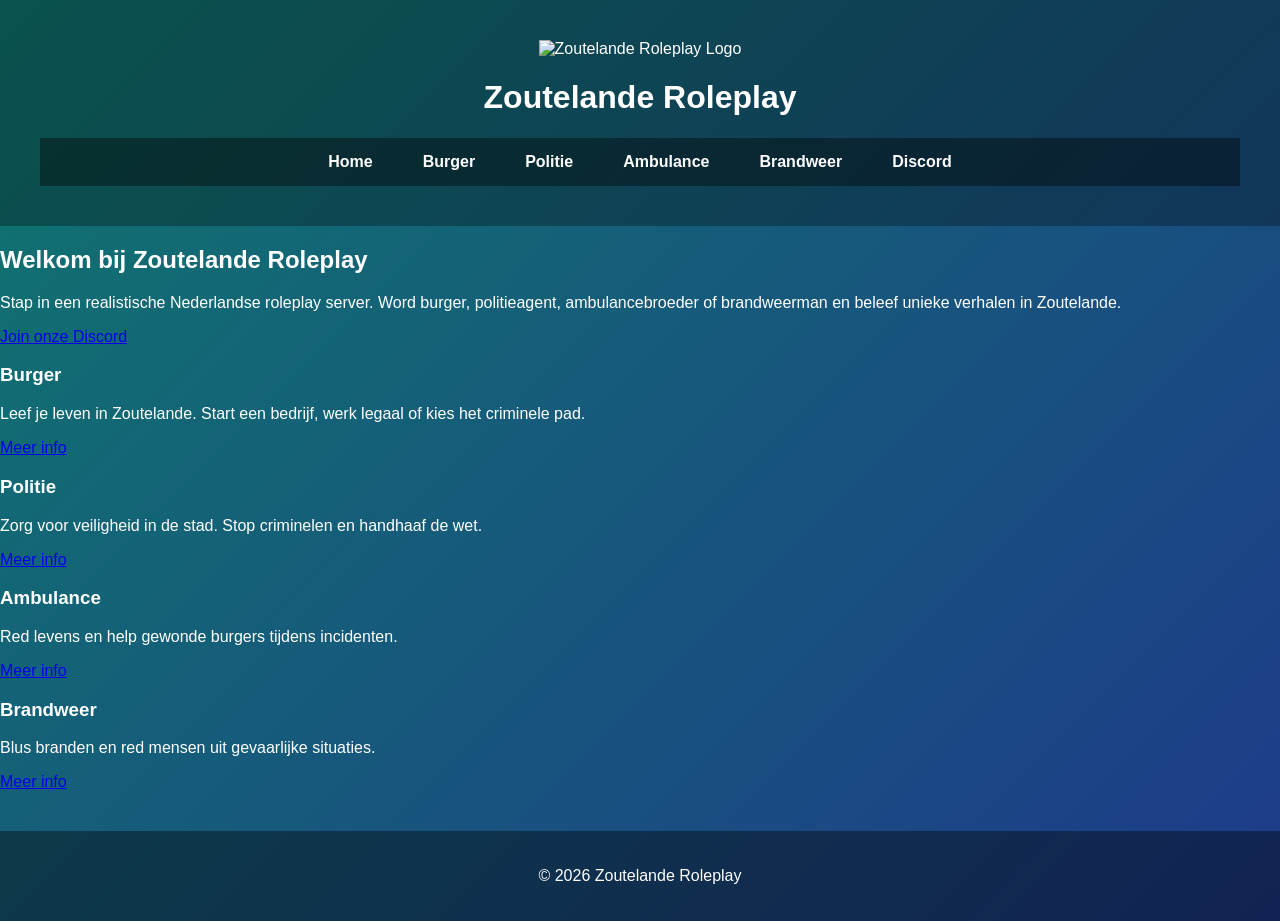
==== index.html @ 2ce2d611 "Update index.html" ====
<!DOCTYPE html>
<html lang="nl">
<head>
<meta charset="UTF-8">
<title>Zoutelande Roleplay</title>
<link rel="stylesheet" href="style.css">
</head>

<body>

<header>

<div class="logo">
<img src="logo.png" alt="Zoutelande Roleplay Logo">
<h1>Zoutelande Roleplay</h1>
</div>

<nav>
<a href="index.html">Home</a>
<a href="burger/">Burger</a>
<a href="politie/">Politie</a>
<a href="ambulance/">Ambulance</a>
<a href="brandweer/">Brandweer</a>
<a class="discord" href="https://discord.gg/jouwdicord" target="_blank">Discord</a>
</nav>

</header>

<section class="hero">

<h2>Welkom bij Zoutelande Roleplay</h2>

<p>
Stap in een realistische Nederlandse roleplay server.
Word burger, politieagent, ambulancebroeder of brandweerman
en beleef unieke verhalen in Zoutelande.
</p>

<a class="joinbtn" href="https://discord.gg/jouwdicord">Join onze Discord</a>

</section>

<section class="jobs">

<div class="card">
<h3>Burger</h3>
<p>Leef je leven in Zoutelande. Start een bedrijf, werk legaal of kies het criminele pad.</p>
<a href="burger/">Meer info</a>
</div>

<div class="card">
<h3>Politie</h3>
<p>Zorg voor veiligheid in de stad. Stop criminelen en handhaaf de wet.</p>
<a href="politie/">Meer info</a>
</div>

<div class="card">
<h3>Ambulance</h3>
<p>Red levens en help gewonde burgers tijdens incidenten.</p>
<a href="ambulance/">Meer info</a>
</div>

<div class="card">
<h3>Brandweer</h3>
<p>Blus branden en red mensen uit gevaarlijke situaties.</p>
<a href="brandweer/">Meer info</a>
</div>

</section>

<footer>
<p>© 2026 Zoutelande Roleplay</p>
</footer>

</body>
</html>
---- style.css ----
body {
    margin: 0;
    font-family: Arial, sans-serif;
    background: linear-gradient(135deg,#0f766e,#1e3a8a);
    color: white;
}

header {
    text-align: center;
    padding: 40px;
    background: rgba(0,0,0,0.3);
}

nav {
    display: flex;
    justify-content: center;
    background: rgba(0,0,0,0.4);
}

nav a {
    color: white;
    padding: 15px 25px;
    text-decoration: none;
    font-weight: bold;
}

nav a:hover {
    background: rgba(255,255,255,0.2);
}

main {
    padding: 40px;
    text-align: center;
}

footer {
    text-align: center;
    padding: 20px;
    background: rgba(0,0,0,0.4);
    margin-top: 40px;
}
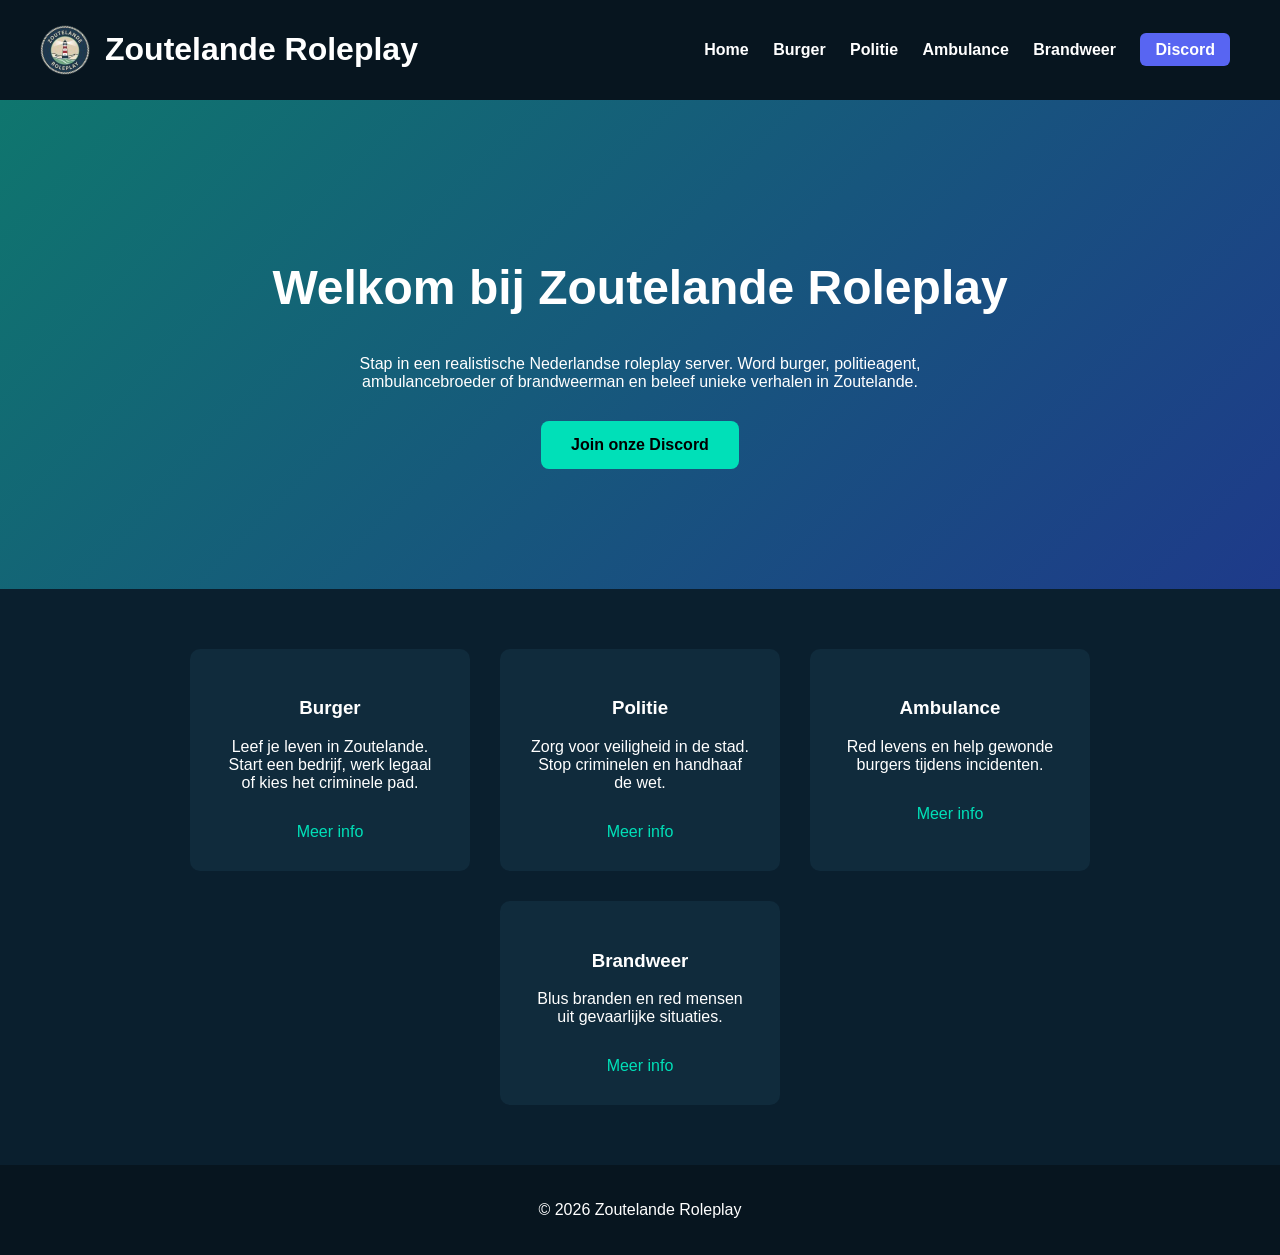
==== commit 4500333c: "Update index.html" ====
--- a/index.html
+++ b/index.html
@@ -21,7 +21,7 @@
 <a href="politie/">Politie</a>
 <a href="ambulance/">Ambulance</a>
 <a href="brandweer/">Brandweer</a>
-<a class="discord" href="https://discord.gg/jouwdicord" target="_blank">Discord</a>
+<a class="discord" href="https://discord.gg/a6deJQt2vz" target="_blank">Discord</a>
 </nav>
 
 </header>
@@ -36,7 +36,7 @@
 en beleef unieke verhalen in Zoutelande.
 </p>
 
-<a class="joinbtn" href="https://discord.gg/jouwdicord">Join onze Discord</a>
+<a class="joinbtn" href="https://discord.gg/a6deJQt2vz">Join onze Discord</a>
 
 </section>
 
--- a/style.css
+++ b/style.css
@@ -1,41 +1,103 @@
-body {
-    margin: 0;
-    font-family: Arial, sans-serif;
-    background: linear-gradient(135deg,#0f766e,#1e3a8a);
-    color: white;
+body{
+margin:0;
+font-family:Arial;
+background:#0a1f2e;
+color:white;
 }
 
-header {
-    text-align: center;
-    padding: 40px;
-    background: rgba(0,0,0,0.3);
+header{
+background:#07151f;
+display:flex;
+align-items:center;
+justify-content:space-between;
+padding:10px 40px;
 }
 
-nav {
-    display: flex;
-    justify-content: center;
-    background: rgba(0,0,0,0.4);
+.logo{
+display:flex;
+align-items:center;
+gap:15px;
 }
 
-nav a {
-    color: white;
-    padding: 15px 25px;
-    text-decoration: none;
-    font-weight: bold;
+.logo img{
+height:50px;
 }
 
-nav a:hover {
-    background: rgba(255,255,255,0.2);
+nav a{
+color:white;
+text-decoration:none;
+margin:0 10px;
+font-weight:bold;
 }
 
-main {
-    padding: 40px;
-    text-align: center;
+nav a:hover{
+color:#00e0b8;
 }
 
-footer {
-    text-align: center;
-    padding: 20px;
-    background: rgba(0,0,0,0.4);
-    margin-top: 40px;
+.discord{
+background:#5865F2;
+padding:8px 15px;
+border-radius:6px;
 }
+
+.hero{
+text-align:center;
+padding:120px 20px;
+background:linear-gradient(135deg,#0f766e,#1e3a8a);
+}
+
+.hero h2{
+font-size:48px;
+}
+
+.hero p{
+max-width:600px;
+margin:auto;
+margin-top:20px;
+}
+
+.joinbtn{
+display:inline-block;
+margin-top:30px;
+padding:15px 30px;
+background:#00e0b8;
+color:black;
+font-weight:bold;
+text-decoration:none;
+border-radius:8px;
+}
+
+.jobs{
+display:flex;
+justify-content:center;
+gap:30px;
+padding:60px;
+flex-wrap:wrap;
+}
+
+.card{
+background:#102b3c;
+padding:30px;
+border-radius:10px;
+width:220px;
+text-align:center;
+transition:0.3s;
+}
+
+.card:hover{
+transform:scale(1.05);
+background:#163c55;
+}
+
+.card a{
+display:inline-block;
+margin-top:15px;
+color:#00e0b8;
+text-decoration:none;
+}
+
+footer{
+text-align:center;
+padding:20px;
+background:#07151f;
+}
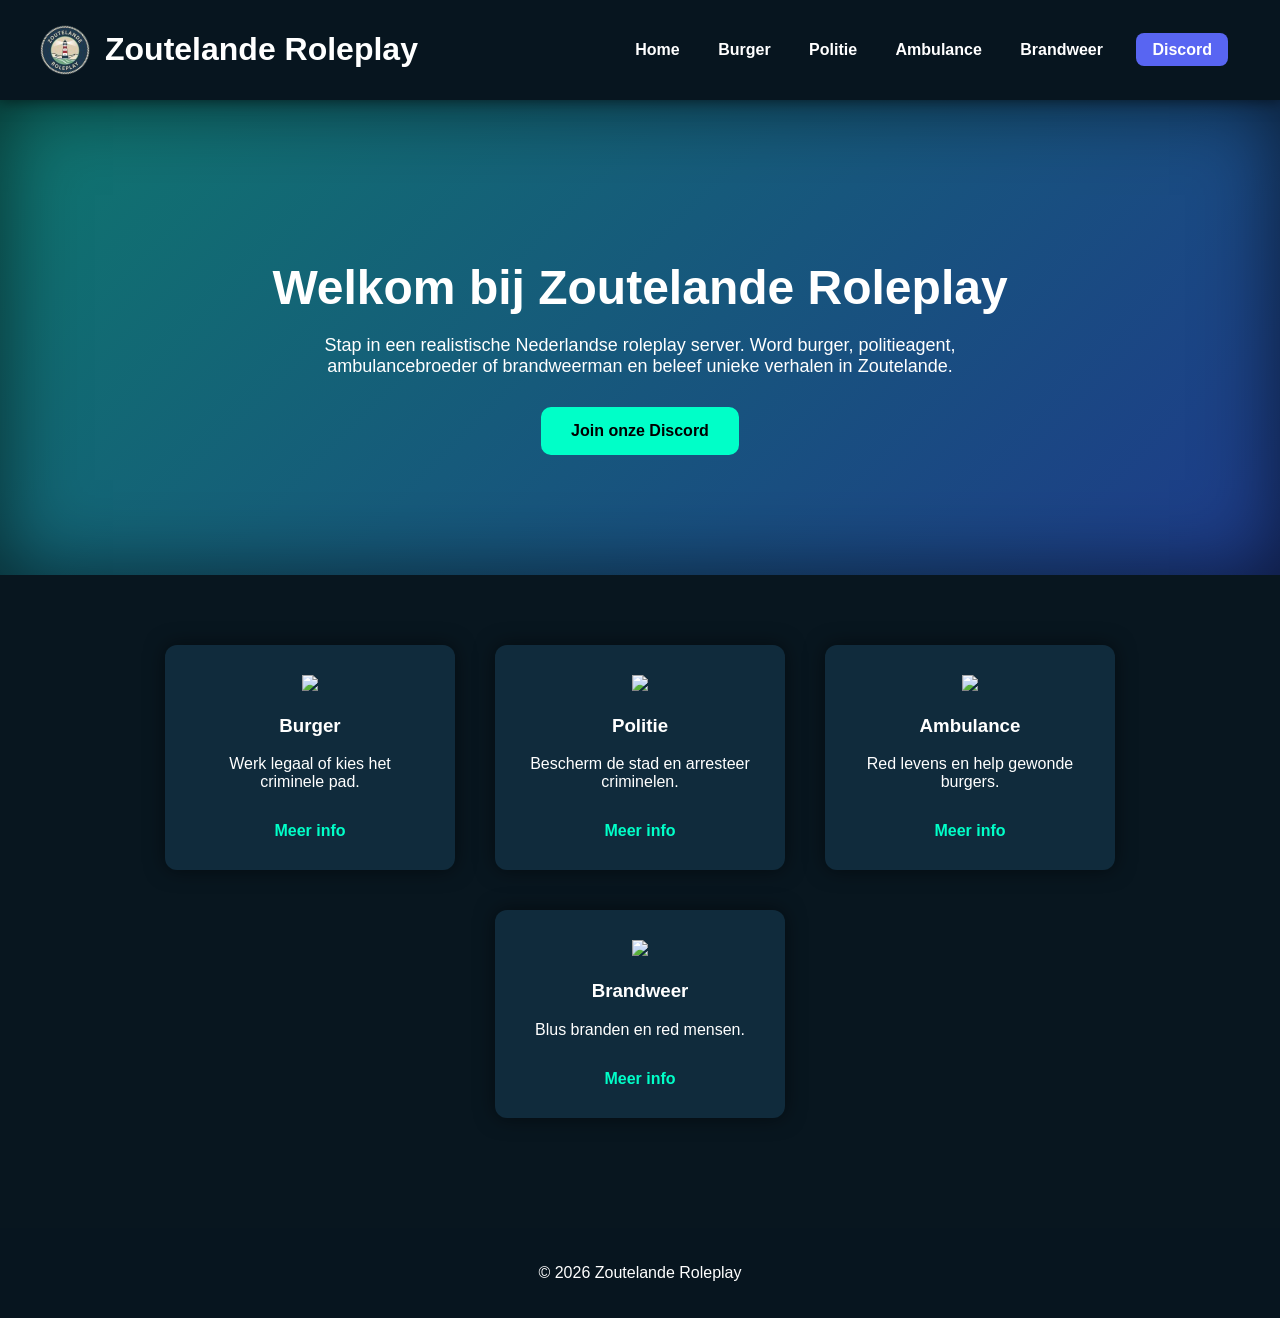
==== commit 2ed84ceb: "Update index.html" ====
--- a/index.html
+++ b/index.html
@@ -43,26 +43,30 @@
 <section class="jobs">
 
 <div class="card">
+<img src="burger.png">
 <h3>Burger</h3>
-<p>Leef je leven in Zoutelande. Start een bedrijf, werk legaal of kies het criminele pad.</p>
+<p>Werk legaal of kies het criminele pad.</p>
 <a href="burger/">Meer info</a>
 </div>
 
 <div class="card">
+<img src="politie.png">
 <h3>Politie</h3>
-<p>Zorg voor veiligheid in de stad. Stop criminelen en handhaaf de wet.</p>
+<p>Bescherm de stad en arresteer criminelen.</p>
 <a href="politie/">Meer info</a>
 </div>
 
 <div class="card">
+<img src="ambulance.png">
 <h3>Ambulance</h3>
-<p>Red levens en help gewonde burgers tijdens incidenten.</p>
+<p>Red levens en help gewonde burgers.</p>
 <a href="ambulance/">Meer info</a>
 </div>
 
 <div class="card">
+<img src="brandweer.png">
 <h3>Brandweer</h3>
-<p>Blus branden en red mensen uit gevaarlijke situaties.</p>
+<p>Blus branden en red mensen.</p>
 <a href="brandweer/">Meer info</a>
 </div>
 
--- a/style.css
+++ b/style.css
@@ -1,9 +1,11 @@
 body{
 margin:0;
 font-family:Arial;
-background:#0a1f2e;
+background:#08161f;
 color:white;
 }
+
+/* NAVBAR */
 
 header{
 background:#07151f;
@@ -11,6 +13,10 @@
 align-items:center;
 justify-content:space-between;
 padding:10px 40px;
+position:sticky;
+top:0;
+z-index:100;
+box-shadow:0 0 15px rgba(0,0,0,0.6);
 }
 
 .logo{
@@ -21,83 +27,150 @@
 
 .logo img{
 height:50px;
+animation:logoFloat 3s infinite ease-in-out;
 }
 
+/* LOGO ANIMATION */
+
+@keyframes logoFloat{
+0%{transform:translateY(0px);}
+50%{transform:translateY(-5px);}
+100%{transform:translateY(0px);}
+}
+
+/* NAV LINKS */
+
 nav a{
+position:relative;
 color:white;
 text-decoration:none;
-margin:0 10px;
+margin:0 12px;
 font-weight:bold;
+padding:5px;
+transition:0.3s;
+}
+
+/* HOVER ANIMATION */
+
+nav a::after{
+content:"";
+position:absolute;
+width:0%;
+height:2px;
+left:0;
+bottom:-5px;
+background:#00ffc8;
+transition:0.3s;
+}
+
+nav a:hover::after{
+width:100%;
 }
 
 nav a:hover{
-color:#00e0b8;
+color:#00ffc8;
 }
+
+/* DISCORD BUTTON */
 
 .discord{
 background:#5865F2;
-padding:8px 15px;
-border-radius:6px;
+padding:8px 16px;
+border-radius:8px;
+transition:0.3s;
 }
+
+.discord:hover{
+transform:scale(1.1);
+}
+
+/* HERO */
 
 .hero{
 text-align:center;
 padding:120px 20px;
 background:linear-gradient(135deg,#0f766e,#1e3a8a);
+box-shadow: inset 0 0 80px rgba(0,0,0,0.6);
 }
 
 .hero h2{
 font-size:48px;
+margin-bottom:20px;
 }
 
 .hero p{
-max-width:600px;
+max-width:650px;
 margin:auto;
-margin-top:20px;
+font-size:18px;
 }
+
+/* JOIN BUTTON */
 
 .joinbtn{
 display:inline-block;
 margin-top:30px;
 padding:15px 30px;
-background:#00e0b8;
+background:#00ffc8;
 color:black;
 font-weight:bold;
 text-decoration:none;
-border-radius:8px;
+border-radius:10px;
+transition:0.3s;
 }
+
+.joinbtn:hover{
+transform:scale(1.1);
+box-shadow:0 0 20px #00ffc8;
+}
+
+/* JOB CARDS */
 
 .jobs{
 display:flex;
 justify-content:center;
-gap:30px;
-padding:60px;
+gap:40px;
+padding:70px;
 flex-wrap:wrap;
 }
 
 .card{
 background:#102b3c;
 padding:30px;
-border-radius:10px;
-width:220px;
+border-radius:12px;
+width:230px;
 text-align:center;
 transition:0.3s;
+box-shadow:0 0 20px rgba(0,0,0,0.5);
+}
+
+.card img{
+height:70px;
+margin-bottom:10px;
 }
 
 .card:hover{
-transform:scale(1.05);
+transform:translateY(-10px) scale(1.05);
 background:#163c55;
+box-shadow:0 0 25px #00ffc8;
+}
+
+.card h3{
+margin-top:10px;
 }
 
 .card a{
 display:inline-block;
 margin-top:15px;
-color:#00e0b8;
+color:#00ffc8;
 text-decoration:none;
+font-weight:bold;
 }
+
+/* FOOTER */
 
 footer{
 text-align:center;
 padding:20px;
 background:#07151f;
+margin-top:40px;
 }
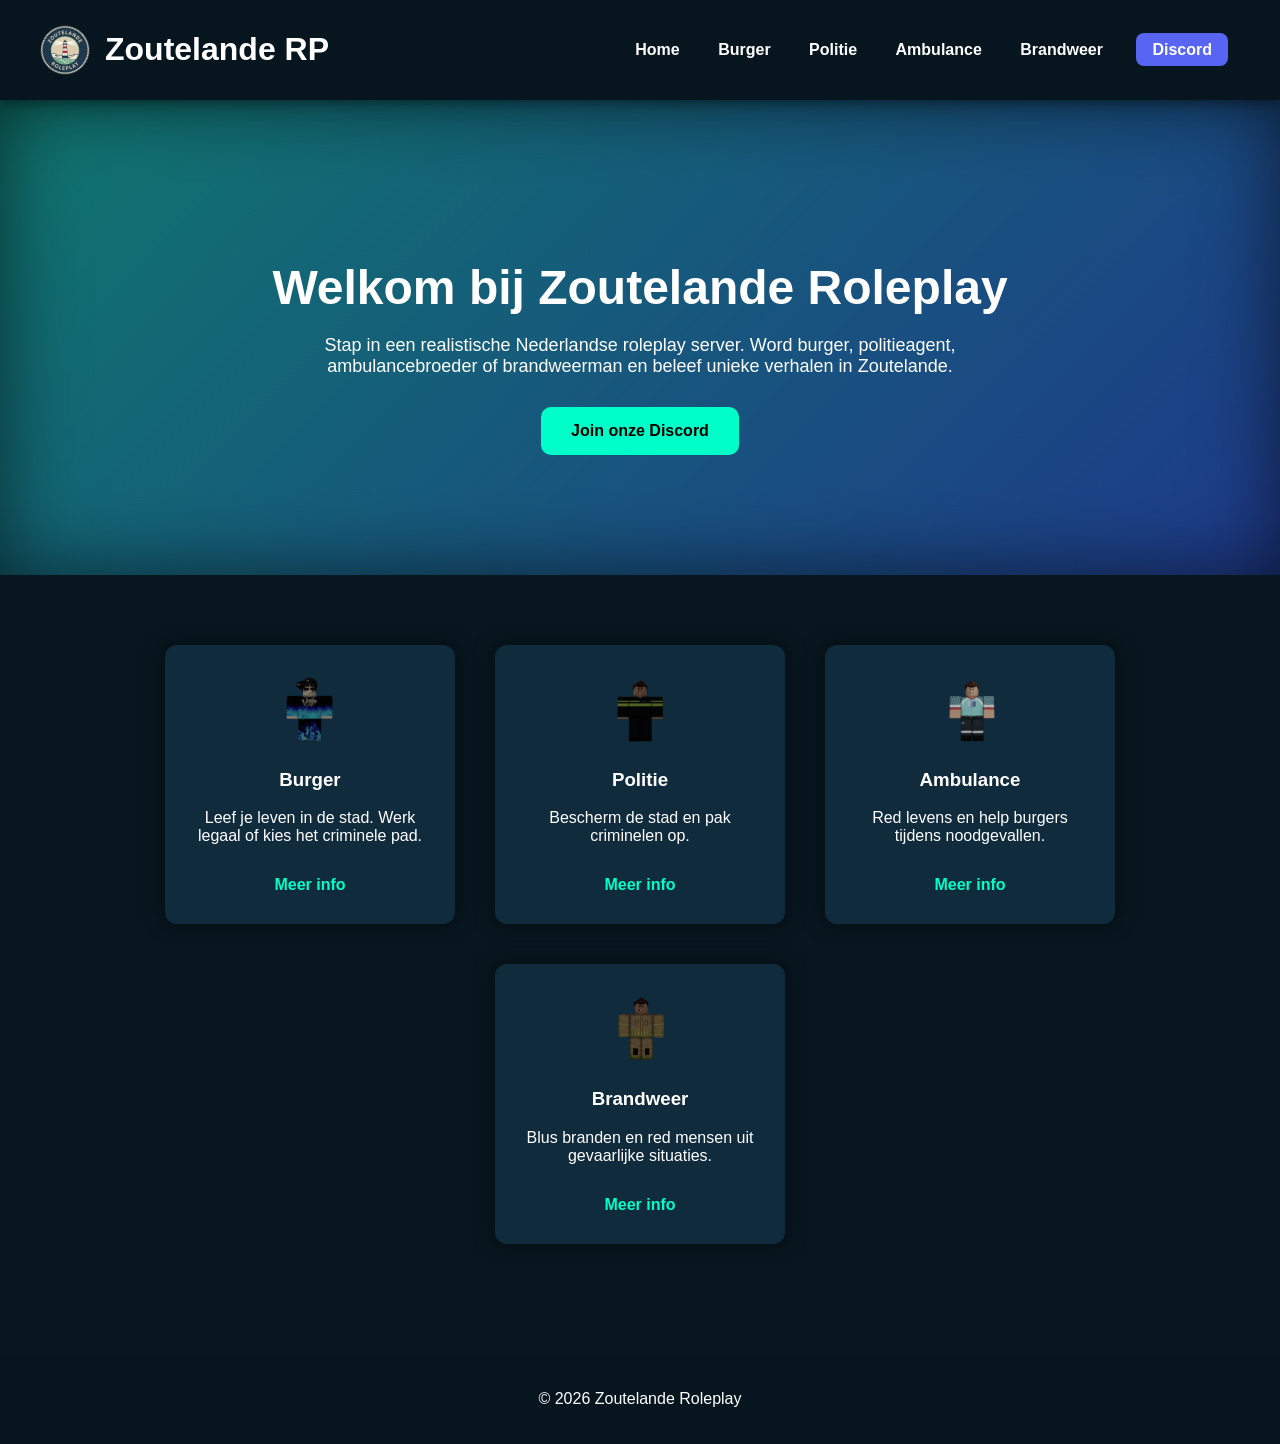
==== commit 80172e26: "Update index.html" ====
--- a/index.html
+++ b/index.html
@@ -1,9 +1,22 @@
 <!DOCTYPE html>
 <html lang="nl">
+
 <head>
+
 <meta charset="UTF-8">
-<title>Zoutelande Roleplay</title>
+
+<title>Zoutelande Roleplay | Nederlandse RP Server</title>
+
+<link rel="icon" type="image/x-icon" href="favicon.ico">
+
+<meta name="description" content="Zoutelande Roleplay is een Nederlandse roleplay server waar je burger, politie, ambulance of brandweer kunt worden.">
+
+<meta property="og:title" content="Zoutelande Roleplay">
+<meta property="og:description" content="Nederlandse roleplay server">
+<meta property="og:image" content="logo.png">
+
 <link rel="stylesheet" href="style.css">
+
 </head>
 
 <body>
@@ -11,17 +24,25 @@
 <header>
 
 <div class="logo">
-<img src="logo.png" alt="Zoutelande Roleplay Logo">
-<h1>Zoutelande Roleplay</h1>
+
+<img src="logo.png">
+
+<h1>Zoutelande RP</h1>
+
 </div>
 
 <nav>
-<a href="index.html">Home</a>
+
+<a href="/">Home</a>
 <a href="burger/">Burger</a>
 <a href="politie/">Politie</a>
 <a href="ambulance/">Ambulance</a>
 <a href="brandweer/">Brandweer</a>
-<a class="discord" href="https://discord.gg/a6deJQt2vz" target="_blank">Discord</a>
+
+<a class="discord" href="https://discord.gg/a6deJQt2vz" target="_blank">
+Discord
+</a>
+
 </nav>
 
 </header>
@@ -31,9 +52,11 @@
 <h2>Welkom bij Zoutelande Roleplay</h2>
 
 <p>
-Stap in een realistische Nederlandse roleplay server.
-Word burger, politieagent, ambulancebroeder of brandweerman
+
+Stap in een realistische Nederlandse roleplay server.  
+Word burger, politieagent, ambulancebroeder of brandweerman  
 en beleef unieke verhalen in Zoutelande.
+
 </p>
 
 <a class="joinbtn" href="https://discord.gg/a6deJQt2vz">Join onze Discord</a>
@@ -43,37 +66,75 @@
 <section class="jobs">
 
 <div class="card">
+
 <img src="burger.png">
+
 <h3>Burger</h3>
-<p>Werk legaal of kies het criminele pad.</p>
+
+<p>
+
+Leef je leven in de stad. Werk legaal of kies het criminele pad.
+
+</p>
+
 <a href="burger/">Meer info</a>
+
 </div>
 
 <div class="card">
+
 <img src="politie.png">
+
 <h3>Politie</h3>
-<p>Bescherm de stad en arresteer criminelen.</p>
+
+<p>
+
+Bescherm de stad en pak criminelen op.
+
+</p>
+
 <a href="politie/">Meer info</a>
+
 </div>
 
 <div class="card">
+
 <img src="ambulance.png">
+
 <h3>Ambulance</h3>
-<p>Red levens en help gewonde burgers.</p>
+
+<p>
+
+Red levens en help burgers tijdens noodgevallen.
+
+</p>
+
 <a href="ambulance/">Meer info</a>
+
 </div>
 
 <div class="card">
+
 <img src="brandweer.png">
+
 <h3>Brandweer</h3>
-<p>Blus branden en red mensen.</p>
+
+<p>
+
+Blus branden en red mensen uit gevaarlijke situaties.
+
+</p>
+
 <a href="brandweer/">Meer info</a>
+
 </div>
 
 </section>
 
 <footer>
+
 <p>© 2026 Zoutelande Roleplay</p>
+
 </footer>
 
 </body>
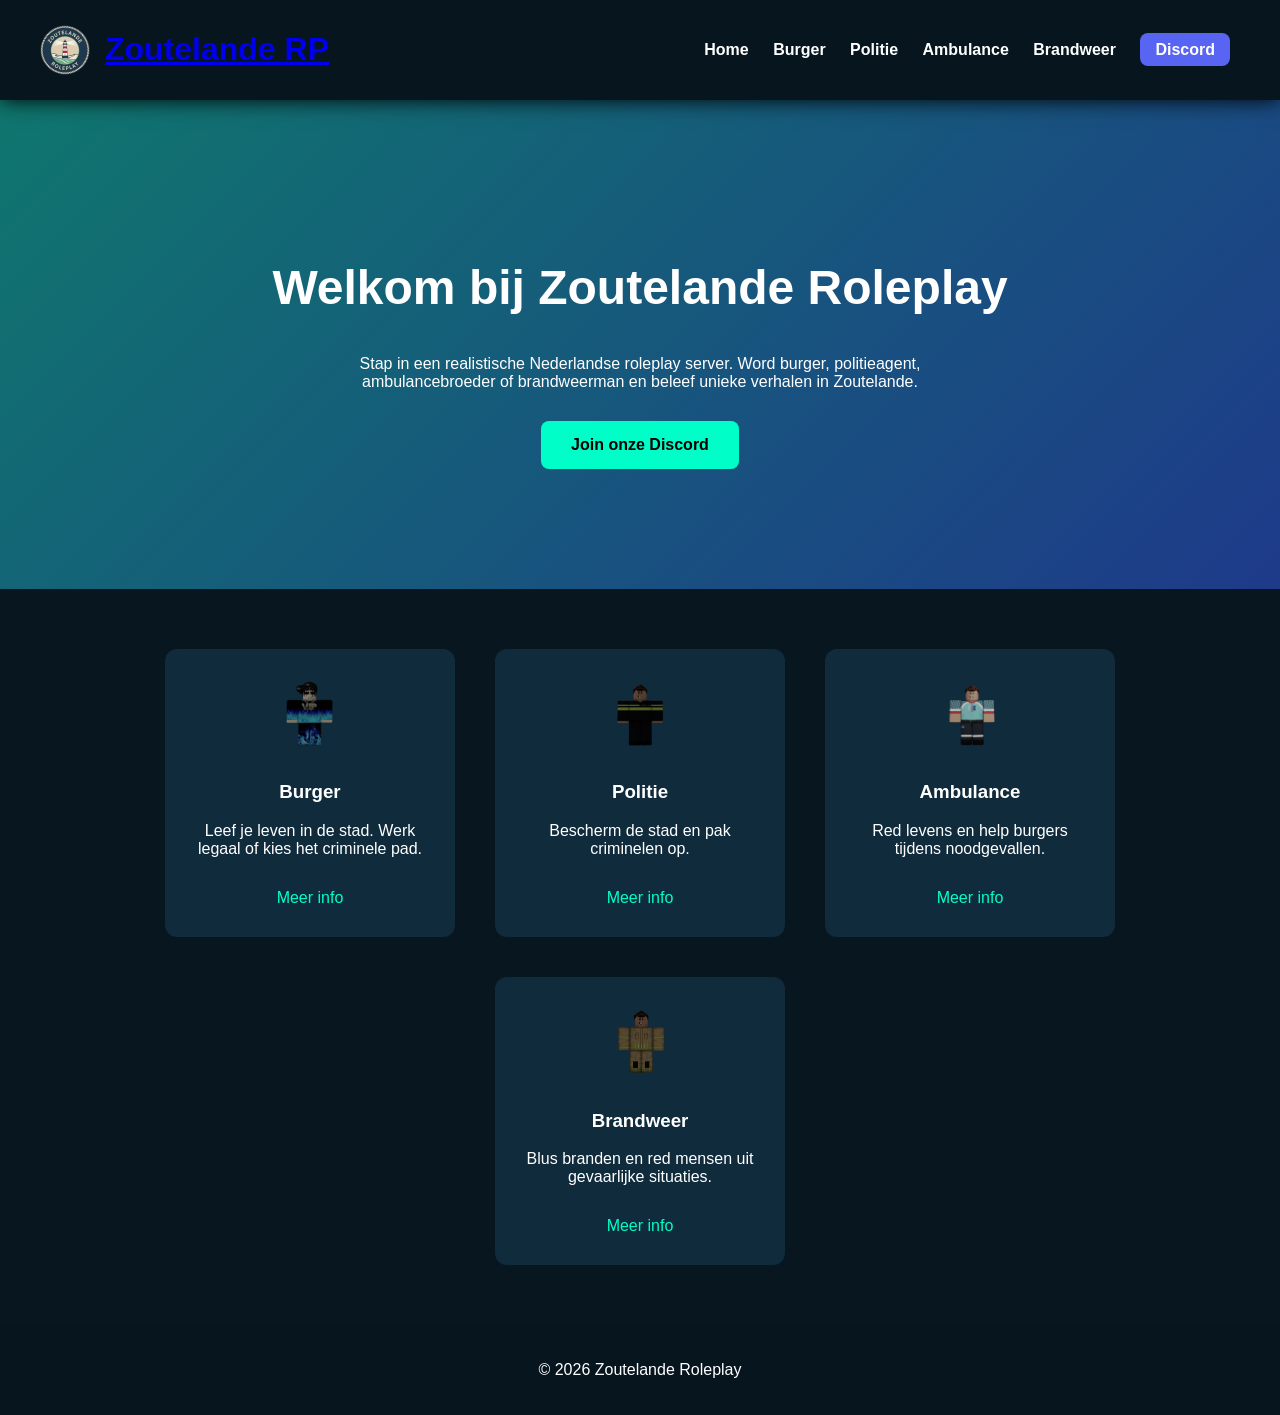
==== commit bf4fc9d9: "Update index.html" ====
--- a/index.html
+++ b/index.html
@@ -7,7 +7,7 @@
 
 <title>Zoutelande Roleplay | Nederlandse RP Server</title>
 
-<link rel="icon" type="image/x-icon" href="favicon.ico">
+<link rel="icon" type="image/x-icon" href="favicon.png">
 
 <meta name="description" content="Zoutelande Roleplay is een Nederlandse roleplay server waar je burger, politie, ambulance of brandweer kunt worden.">
 
@@ -23,13 +23,13 @@
 
 <header>
 
-<div class="logo">
+<a href="/" class="logo">
 
 <img src="logo.png">
 
 <h1>Zoutelande RP</h1>
 
-</div>
+</a>
 
 <nav>
 
--- a/style.css
+++ b/style.css
@@ -15,8 +15,7 @@
 padding:10px 40px;
 position:sticky;
 top:0;
-z-index:100;
-box-shadow:0 0 15px rgba(0,0,0,0.6);
+box-shadow:0 0 20px black;
 }
 
 .logo{
@@ -27,39 +26,31 @@
 
 .logo img{
 height:50px;
-animation:logoFloat 3s infinite ease-in-out;
+animation:float 3s infinite ease-in-out;
 }
 
-/* LOGO ANIMATION */
-
-@keyframes logoFloat{
+@keyframes float{
 0%{transform:translateY(0px);}
 50%{transform:translateY(-5px);}
 100%{transform:translateY(0px);}
 }
 
-/* NAV LINKS */
-
 nav a{
-position:relative;
 color:white;
 text-decoration:none;
-margin:0 12px;
+margin:0 10px;
 font-weight:bold;
-padding:5px;
-transition:0.3s;
+position:relative;
 }
-
-/* HOVER ANIMATION */
 
 nav a::after{
 content:"";
 position:absolute;
 width:0%;
 height:2px;
+background:#00ffc8;
 left:0;
 bottom:-5px;
-background:#00ffc8;
 transition:0.3s;
 }
 
@@ -71,13 +62,10 @@
 color:#00ffc8;
 }
 
-/* DISCORD BUTTON */
-
 .discord{
 background:#5865F2;
-padding:8px 16px;
+padding:8px 15px;
 border-radius:8px;
-transition:0.3s;
 }
 
 .discord:hover{
@@ -90,21 +78,17 @@
 text-align:center;
 padding:120px 20px;
 background:linear-gradient(135deg,#0f766e,#1e3a8a);
-box-shadow: inset 0 0 80px rgba(0,0,0,0.6);
 }
 
 .hero h2{
 font-size:48px;
-margin-bottom:20px;
 }
 
 .hero p{
-max-width:650px;
+max-width:600px;
 margin:auto;
-font-size:18px;
+margin-top:20px;
 }
-
-/* JOIN BUTTON */
 
 .joinbtn{
 display:inline-block;
@@ -114,7 +98,7 @@
 color:black;
 font-weight:bold;
 text-decoration:none;
-border-radius:10px;
+border-radius:8px;
 transition:0.3s;
 }
 
@@ -123,13 +107,13 @@
 box-shadow:0 0 20px #00ffc8;
 }
 
-/* JOB CARDS */
+/* JOBS */
 
 .jobs{
 display:flex;
 justify-content:center;
 gap:40px;
-padding:70px;
+padding:60px;
 flex-wrap:wrap;
 }
 
@@ -140,7 +124,6 @@
 width:230px;
 text-align:center;
 transition:0.3s;
-box-shadow:0 0 20px rgba(0,0,0,0.5);
 }
 
 .card img{
@@ -151,11 +134,7 @@
 .card:hover{
 transform:translateY(-10px) scale(1.05);
 background:#163c55;
-box-shadow:0 0 25px #00ffc8;
-}
-
-.card h3{
-margin-top:10px;
+box-shadow:0 0 20px #00ffc8;
 }
 
 .card a{
@@ -163,14 +142,10 @@
 margin-top:15px;
 color:#00ffc8;
 text-decoration:none;
-font-weight:bold;
 }
-
-/* FOOTER */
 
 footer{
 text-align:center;
 padding:20px;
 background:#07151f;
-margin-top:40px;
 }
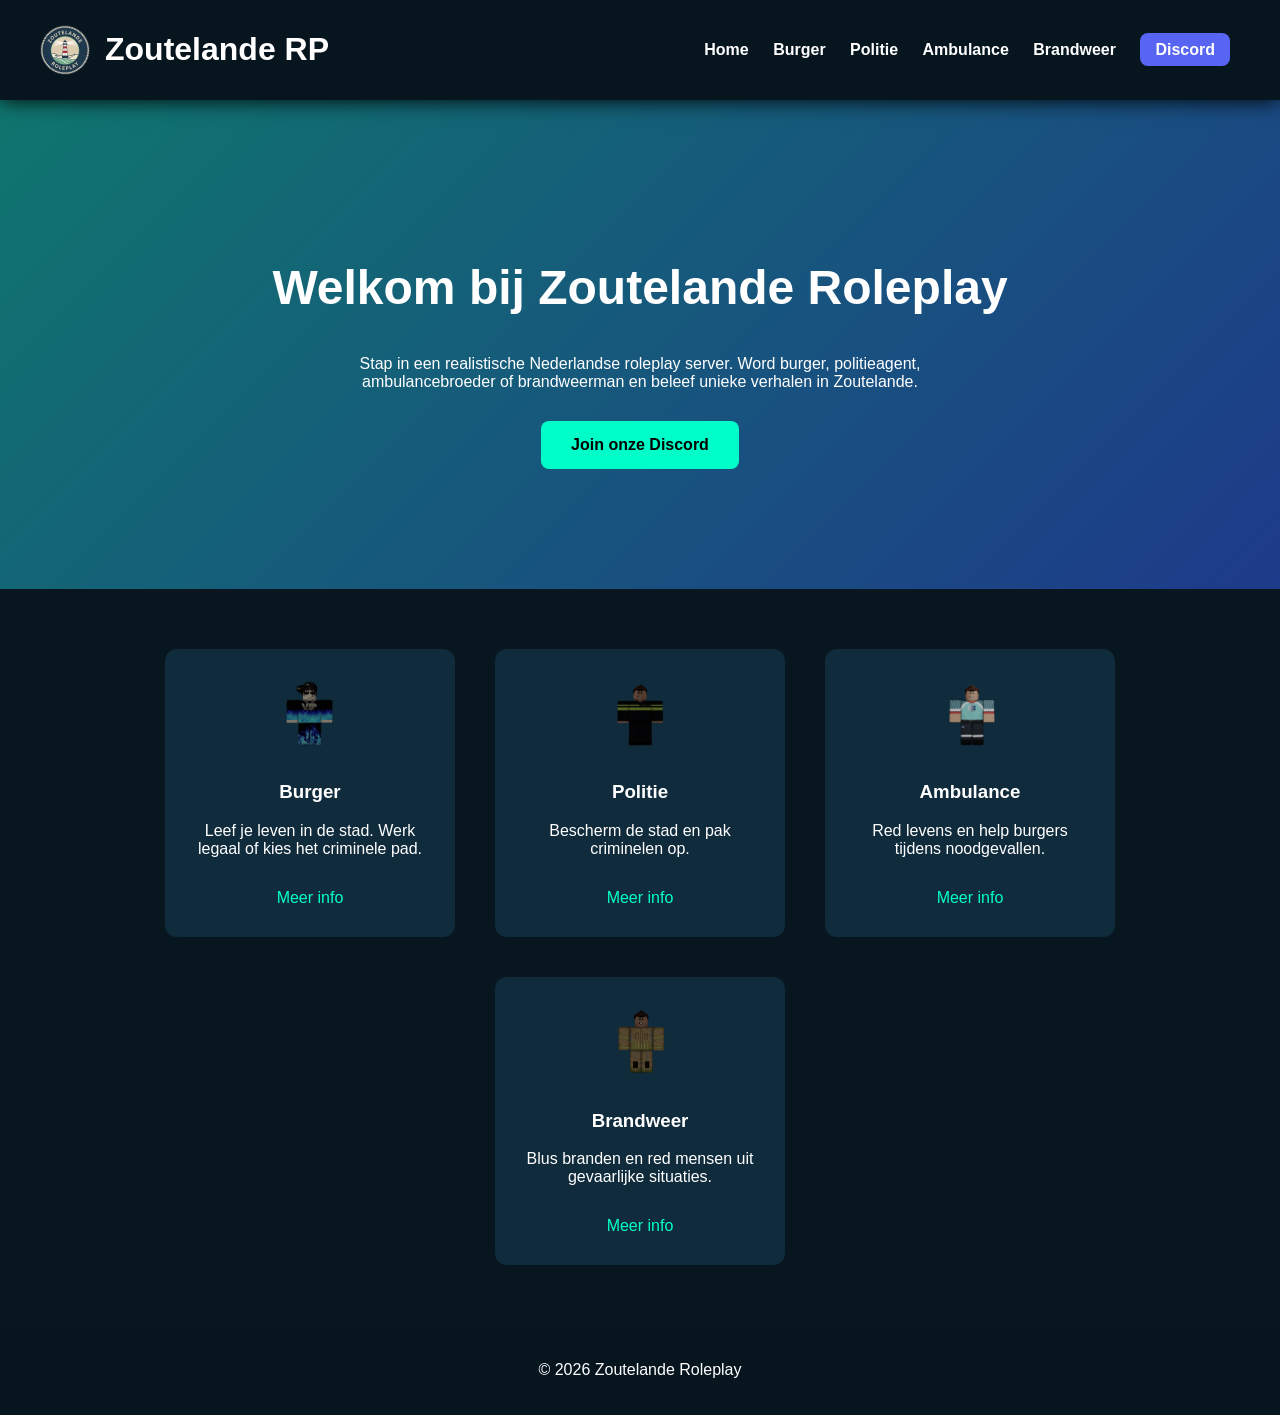
==== commit f6e7d4fb: "Update index.html" ====
--- a/index.html
+++ b/index.html
@@ -4,21 +4,36 @@
 <head>
 
 <meta charset="UTF-8">
+<meta name="viewport" content="width=device-width, initial-scale=1.0">
 
-<title>Zoutelande Roleplay | Nederlandse RP Server</title>
+<title>Zoutelande Roleplay | Roblox Roleplay Server</title>
 
-<link rel="icon" type="image/x-icon" href="favicon.png">
+<!-- Favicon -->
+<link rel="icon" type="image/x-icon" href="favicon.ico">
 
-<meta name="description" content="Zoutelande Roleplay is een Nederlandse roleplay server waar je burger, politie, ambulance of brandweer kunt worden.">
+<!-- SEO -->
+<meta name="description" content="Zoutelande Roleplay is een Roblox roleplay server. Word burger, politie, ambulance of brandweer in Zoutelande!">
+<meta name="keywords" content="Zoutelande Roleplay, Roblox RP, Nederlandse roleplay, Roblox roleplay server">
+<meta name="author" content="Zoutelande Roleplay">
 
+<!-- Open Graph / Discord preview -->
 <meta property="og:title" content="Zoutelande Roleplay">
-<meta property="og:description" content="Nederlandse roleplay server">
-<meta property="og:image" content="logo.png">
+<meta property="og:description" content="Nederlandse Roblox roleplay server. Word burger, politie, ambulance of brandweer in Zoutelande!">
+<meta property="og:image" content="https://www.zoutelande-roleplay.titanpulse-free.nl/discord-preview.png">
+<meta property="og:url" content="https://www.zoutelande-roleplay.titanpulse-free.nl">
+<meta property="og:type" content="website">
 
+<!-- Twitter preview (soms ook door Discord gebruikt) -->
+<meta name="twitter:card" content="summary_large_image">
+<meta name="twitter:title" content="Zoutelande Roleplay">
+<meta name="twitter:description" content="Nederlandse Roblox roleplay server">
+<meta name="twitter:image" content="https://www.zoutelande-roleplay.titanpulse-free.nl/discord-preview.png">
+
+<!-- Stylesheet -->
 <link rel="stylesheet" href="style.css">
 
 </head>
-
+  
 <body>
 
 <header>
--- a/style.css
+++ b/style.css
@@ -22,6 +22,8 @@
 display:flex;
 align-items:center;
 gap:15px;
+text-decoration:none;
+color:white;
 }
 
 .logo img{
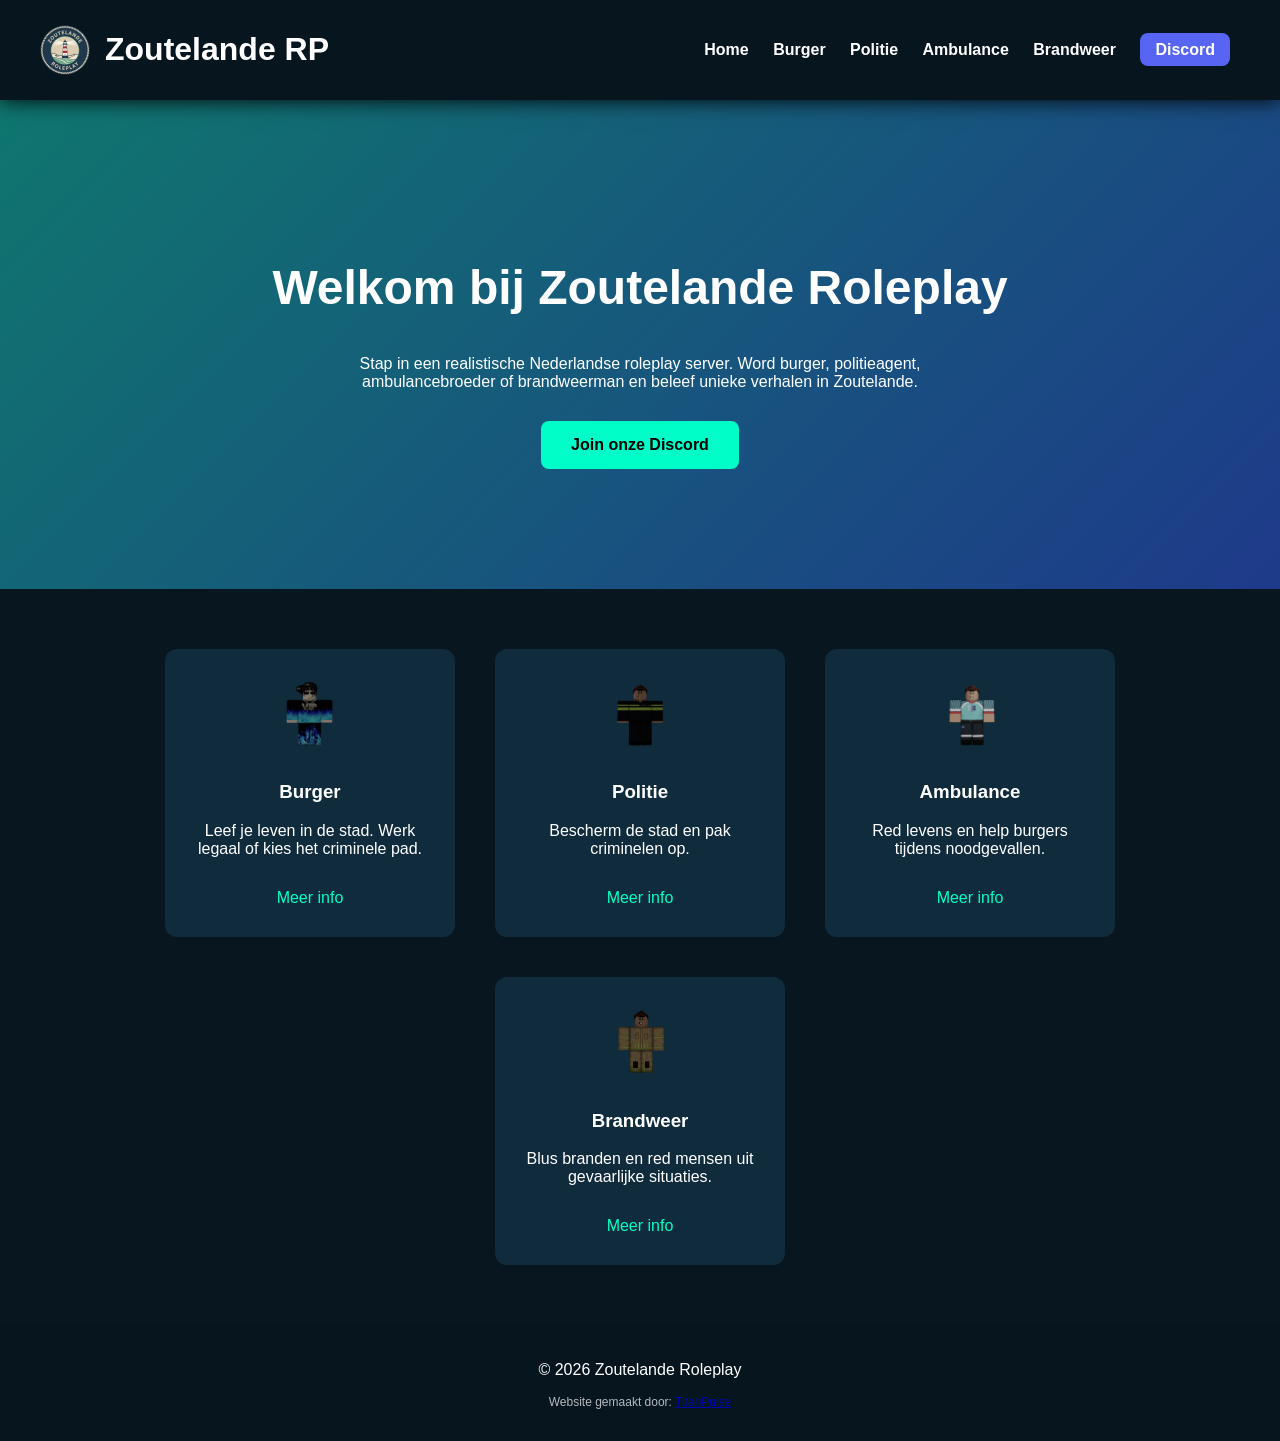
==== commit 4e15adfb: "Update index.html" ====
--- a/index.html
+++ b/index.html
@@ -9,7 +9,7 @@
 <title>Zoutelande Roleplay | Roblox Roleplay Server</title>
 
 <!-- Favicon -->
-<link rel="icon" type="image/x-icon" href="favicon.ico">
+<link rel="icon" type="image/x-icon" href="favicon.png">
 
 <!-- SEO -->
 <meta name="description" content="Zoutelande Roleplay is een Roblox roleplay server. Word burger, politie, ambulance of brandweer in Zoutelande!">
@@ -147,9 +147,10 @@
 </section>
 
 <footer>
-
-<p>© 2026 Zoutelande Roleplay</p>
-
+  <p>© 2026 Zoutelande Roleplay</p>
+  <p class="footer-credit" style="font-size:12px; margin-top:5px; opacity:0.7; text-align:center;">
+    Website gemaakt door: <a href="https://www.titanpulse.nl/" target="_blank" rel="noopener">TitanPulse</a>
+  </p>
 </footer>
 
 </body>
